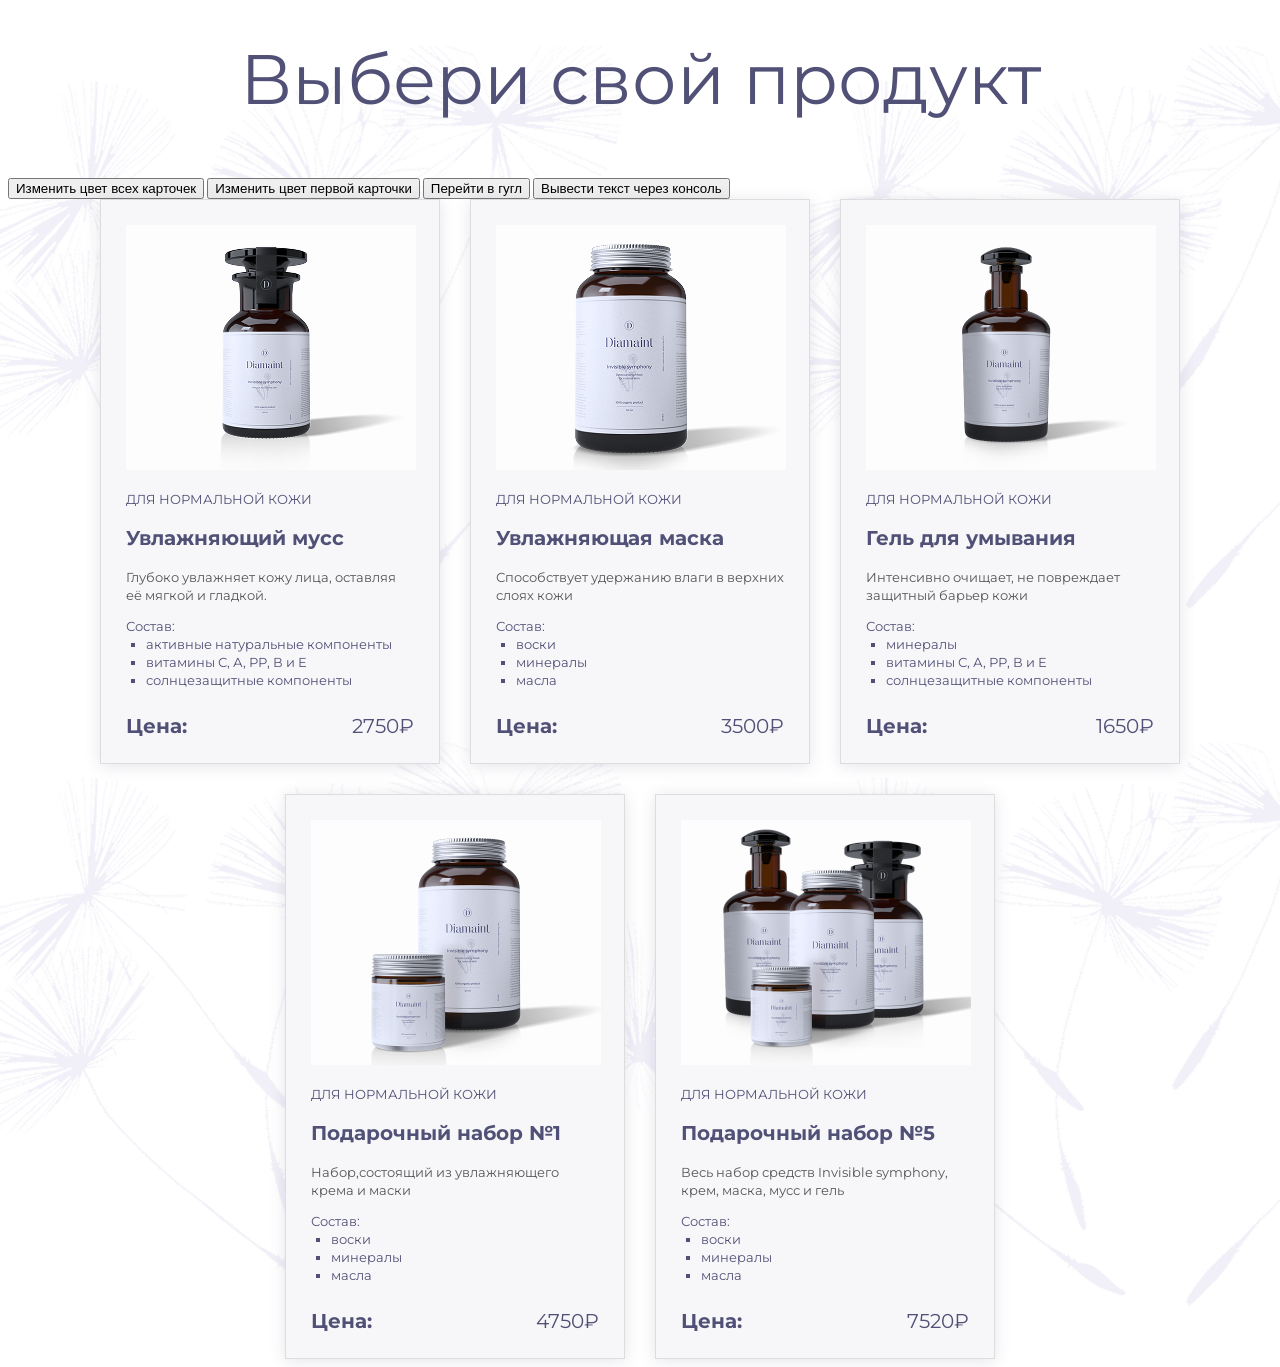
==== index.html @ 4906711b "Закреплены базовые навыки работы  с переменными,задания 1-7." ====
<!doctype html>
<html lang="ru">
  <head>
    <meta charset="UTF-8" />
    <meta name="viewport" content="width=device-width, initial-scale=1.0" />
    <title>Каталог товаров</title>
    <link rel="stylesheet" href="style.css" />
    <link rel="preconnect" href="https://fonts.googleapis.com" />
    <link rel="preconnect" href="https://fonts.gstatic.com" crossorigin />
    <link
      href="https://fonts.googleapis.com/css2?family=Montserrat:ital,wght@0,100..900;1,100..900&display=swap"
      rel="stylesheet"
    />
  </head>

  <body>
    <h1 class="title">Выбери свой продукт</h1>

    <button id="change-all-cards-color-button">
      Изменить цвет всех карточек
    </button>
    <button id="change-first-card-color-button">
      Изменить цвет первой карточки
    </button>
    <button id="open-google-button">Перейти в гугл</button>
    <button id="output-console-log-button">Вывести текст через консоль</button>

    <ul class="product-list">
      <li class="product-card">
        <img
          src="images/photo 1.png"
          alt="Товар Увлажняющий мусс"
          class="product-card__image"
        />
        <span class="product-card__category">Для нормальной кожи</span>
        <h2 class="product-card__title">Увлажняющий мусс</h2>
        <p class="product-card__description">
          Глубоко увлажняет кожу лица, оставляя её мягкой и гладкой.
        </p>
        <span class="product-card__compound">Состав:</span>
        <ul class="product-card__compound-list">
          <li class="product-card__compound-item">
            активные натуральные компоненты
          </li>
          <li class="product-card__compound-item">витамины С, А, РР, В и Е</li>
          <li class="product-card__compound-item">солнцезащитные компоненты</li>
        </ul>

        <div class="product-card__price-block">
          <b>Цена:</b>
          <span class="product-card__price">2750₽</span>
        </div>
      </li>

      <li class="product-card">
        <img
          src="images/photo 2.png"
          alt="Товар Увлажняющая маска"
          class="product-card__image"
        />
        <span class="product-card__category">Для нормальной кожи</span>
        <h2 class="product-card__title">Увлажняющая маска</h2>
        <p class="product-card__description">
          Способствует удержанию влаги в верхних слоях кожи
        </p>
        <span class="product-card__compound">Состав:</span>
        <ul class="product-card__compound-list">
          <li class="product-card__compound-item">воски</li>
          <li class="product-card__compound-item">минералы</li>
          <li class="product-card__compound-item">масла</li>
        </ul>

        <div class="product-card__price-block">
          <b>Цена:</b>
          <span class="product-card__price">3500₽</span>
        </div>
      </li>

      <li class="product-card">
        <img
          src="images/photo 3.png"
          alt="Товар Гель для умывания"
          class="product-card__image"
        />
        <span class="product-card__category">Для нормальной кожи</span>
        <h2 class="product-card__title">Гель для умывания</h2>
        <p class="product-card__description">
          Интенсивно очищает, не повреждает защитный барьер кожи
        </p>
        <span class="product-card__compound">Состав:</span>
        <ul class="product-card__compound-list">
          <li class="product-card__compound-item">минералы</li>
          <li class="product-card__compound-item">витамины С, А, РР, В и Е</li>
          <li class="product-card__compound-item">солнцезащитные компоненты</li>
        </ul>

        <div class="product-card__price-block">
          <b>Цена:</b>
          <span class="product-card__price">1650₽</span>
        </div>
      </li>

      <li class="product-card">
        <img
          src="images/photo 4.png"
          alt="Товар Подарочный набор  №1"
          class="product-card__image"
        />
        <span class="product-card__category">Для нормальной кожи</span>
        <h2 class="product-card__title">Подарочный набор №1</h2>
        <p class="product-card__description">
          Набор,состоящий из увлажняющего крема и маски
        </p>
        <span class="product-card__compound">Состав:</span>
        <ul class="product-card__compound-list">
          <li class="product-card__compound-item">воски</li>
          <li class="product-card__compound-item">минералы</li>
          <li class="product-card__compound-item">масла</li>
        </ul>

        <div class="product-card__price-block">
          <b>Цена:</b>
          <span class="product-card__price">4750₽</span>
        </div>
      </li>

      <li class="product-card">
        <img
          src="images/photo 5.png"
          alt="Товар Подарочный набор  №5"
          class="product-card__image"
        />
        <span class="product-card__category">Для нормальной кожи</span>
        <h2 class="product-card__title">Подарочный набор №5</h2>
        <p class="product-card__description">
          Весь набор средств Invisible symphony, крем, маска, мусс и гель
        </p>
        <span class="product-card__compound">Состав:</span>
        <ul class="product-card__compound-list">
          <li class="product-card__compound-item">воски</li>
          <li class="product-card__compound-item">минералы</li>
          <li class="product-card__compound-item">масла</li>
        </ul>

        <div class="product-card__price-block">
          <b>Цена:</b>
          <span class="product-card__price">7520₽</span>
        </div>
      </li>
    </ul>
    <script src="main.js"></script>
    <script src="homework-7.js"></script>
  </body>
</html>
---- style.css ----
* {
  box-sizing: border-box;
}

body {
  font-family: "Montserrat", sans-serif;
  font-size: 13px;
  line-height: 18px;
  color: #515076;
  background-image: url("./images/bg.png");
  background-repeat: repeat;
}

.title {
  font-size: 70px;
  font-weight: 400;
  line-height: 78px;
  text-align: center;
  margin: 40px 0 60px;
  color: #515076;
}

.product-list {
  display: flex;
  flex-wrap: wrap;
  justify-content: center;
  gap: 30px;
  max-width: 1100px;
  margin: 0 auto;
  list-style: none;
  padding: 0;
}

.product-card__compound-list {
  margin-bottom: 15px;
  text-align: left;
  padding-left: 20px;
}

.product-card__compound-item {
  list-style-type: square;
}

.product-card {
  width: 340px;
  text-align: left;
  background: #f7f7fa;
  padding: 25px;
  border: 1px solid #dddddd;
  box-shadow: 0 2px 15px rgba(81, 80, 118, 0.15);
}

.product-card__image {
  display: block;
  width: 290px;
  height: auto;
  margin: 0 auto 20px;
}

.product-card h2 {
  font-size: 20px;
  line-height: 27px;
  font-weight: 700;
  color: #515076;
}

.product-card p {
  font-size: 13px;
  color: #555555;
}

.product-card b {
  font-weight: 700;
  font-size: 20px;
  line-height: 24px;
  letter-spacing: 0%;
}

.product-card__compound {
  color: #515076;
  font-size: 13px;
  font-weight: 400;
}

.product-card ul {
  margin-bottom: 15px;
  text-align: left;
  padding-left: 20px;
}

.product-card button {
  background-color: #333333;
  color: white;
}

.product-card__price-block {
  display: flex;
  align-items: center;
  justify-content: space-between;
  margin-top: 25px;
  font-size: 20px;
}

.product-card button:hover {
  background-color: #555555;
}

.product-card__category {
  white-space: nowrap;
  display: inline-block;
  text-transform: uppercase;
  font-size: 13px;
}

.product-card__title {
  font-size: 20px;
  line-height: 27px;
  font-weight: 700;
}

.product-card__description {
  font-size: 13px;
  line-height: 18px;
  font-weight: 400;
}
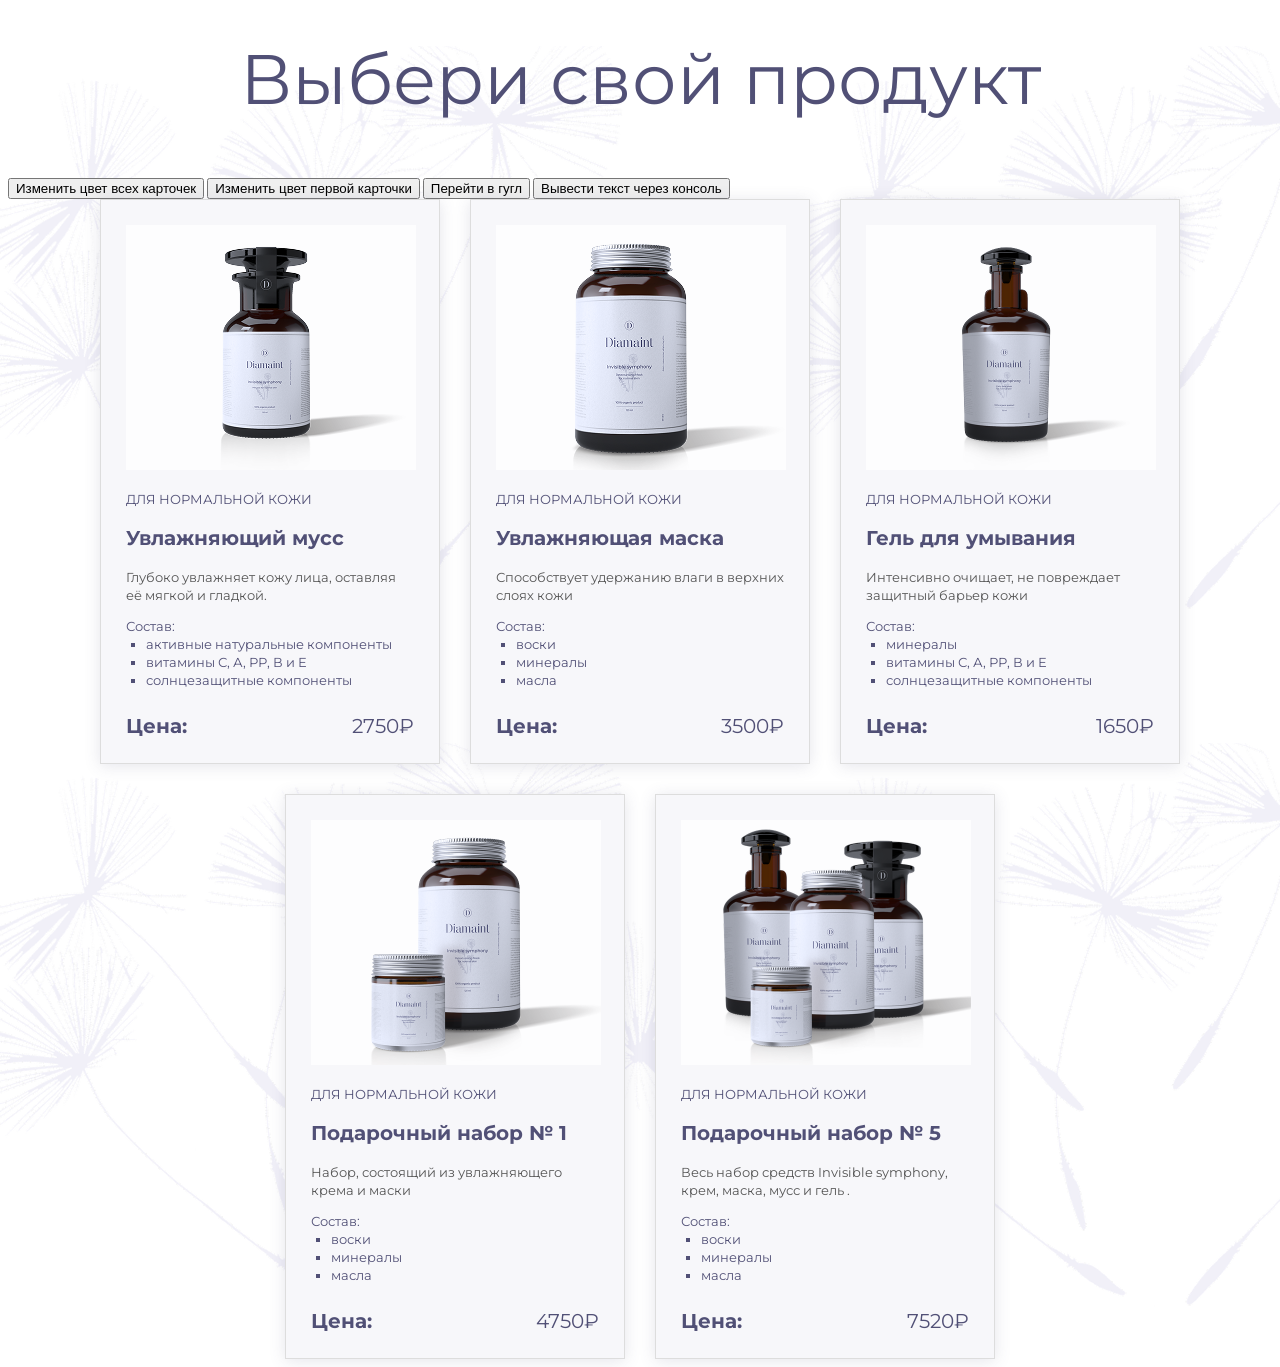
==== commit 379d3686: "дз№10" ====
--- a/index.html
+++ b/index.html
@@ -150,5 +150,8 @@
     </ul>
     <script src="main.js"></script>
     <script src="homework-7.js"></script>
+    <script src="homework-8.js"></script>
+    <script type="module" src="./homework-9.js"></script>
+    <script type="module" src="./homework-10.js"></script>
   </body>
 </html>
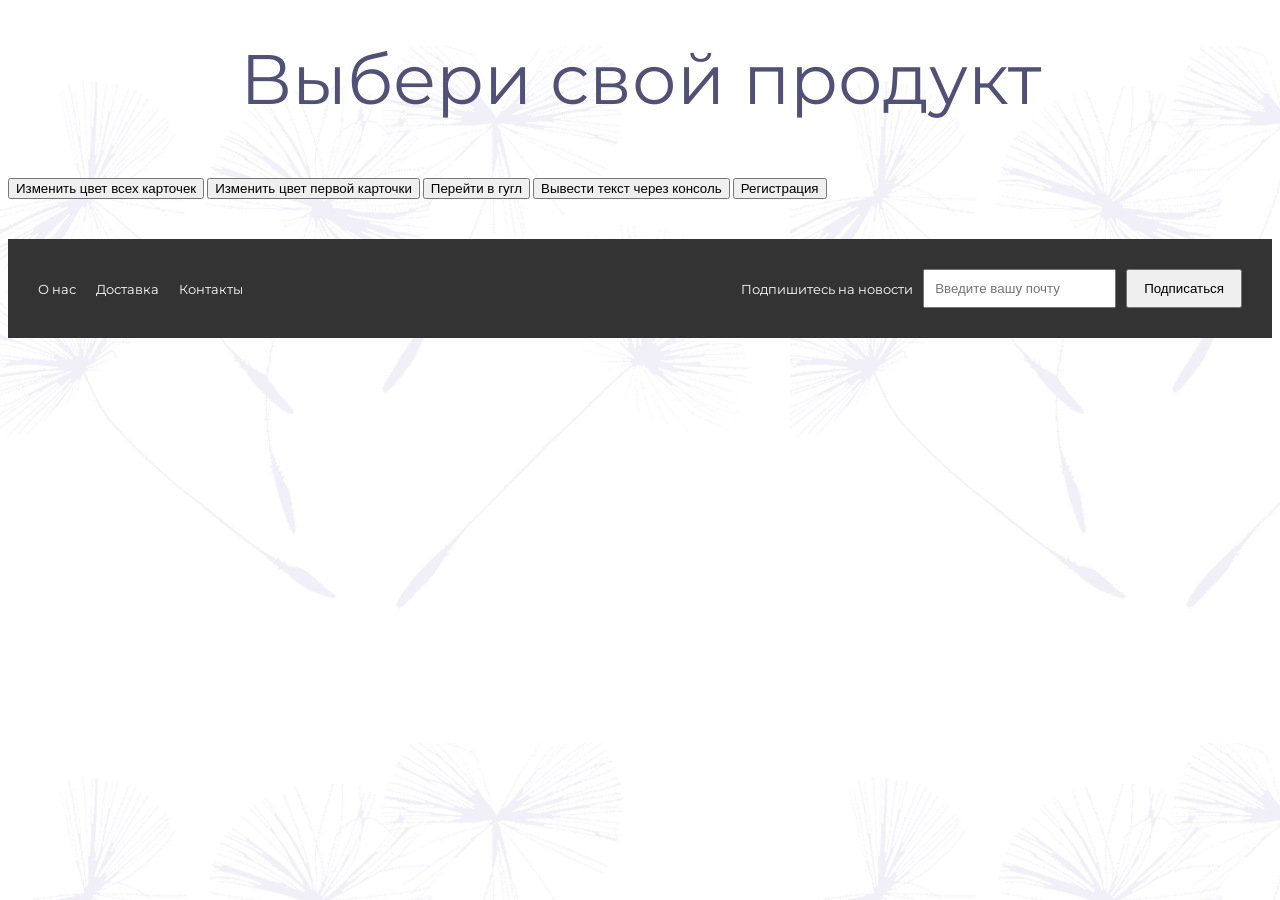
==== commit becb7948: "дз№10 исправления по замечаниям учителя" ====
--- a/index.html
+++ b/index.html
@@ -25,6 +25,8 @@
     <button id="open-google-button">Перейти в гугл</button>
     <button id="output-console-log-button">Вывести текст через консоль</button>
 
+    <button type="button" id="open-registration-modal">Регистрация</button>
+
     <ul class="product-list">
       <li class="product-card">
         <img
@@ -153,5 +155,94 @@
     <script src="homework-8.js"></script>
     <script type="module" src="./homework-9.js"></script>
     <script type="module" src="./homework-10.js"></script>
+
+    <footer class="footer">
+      <nav class="footer__nav">
+        <a href="#">О нас</a>
+        <a href="#">Доставка</a>
+        <a href="#">Контакты</a>
+      </nav>
+
+      <form class="footer__form" id="subscribe-form">
+        <label for="email">Подпишитесь на новости</label>
+        <input
+          type="email"
+          id="email"
+          name="email"
+          placeholder="Введите вашу почту"
+          required
+        />
+        <button type="submit">Подписаться</button>
+      </form>
+    </footer>
+
+    <div class="overlay" id="registration-overlay">
+      <div class="modal" id="registration-modal">
+        <button type="button" class="modal__close" aria-label="Закрыть">
+          &times;
+        </button>
+
+        <h2>Регистрация</h2>
+
+        <form id="registration-form">
+          <label for="first-name">Имя</label>
+          <input
+            type="text"
+            id="first-name"
+            name="firstName"
+            placeholder="Введите имя"
+            required
+            minlength="2"
+          />
+
+          <label for="last-name">Фамилия</label>
+          <input
+            type="text"
+            id="last-name"
+            name="lastName"
+            placeholder="Введите фамилию"
+            required
+            minlength="2"
+          />
+
+          <label for="birth-date">Дата рождения</label>
+          <input type="date" id="birth-date" name="birthDate" required />
+
+          <label for="login">Логин</label>
+          <input
+            type="text"
+            id="login"
+            name="login"
+            placeholder="Придумайте логин"
+            required
+            minlength="3"
+          />
+
+          <label for="password">Пароль</label>
+          <input
+            type="password"
+            id="password"
+            name="password"
+            placeholder="Не менее 8 символов"
+            required
+            minlength="8"
+          />
+
+          <label for="confirm-password">Повторите пароль</label>
+          <input
+            type="password"
+            id="confirm-password"
+            name="confirmPassword"
+            placeholder="Повторите пароль"
+            required
+            minlength="8"
+          />
+
+          <button type="submit">Зарегистрироваться</button>
+        </form>
+      </div>
+    </div>
+
+    <script type="module" src="./homework-11.js"></script>
   </body>
 </html>
--- a/style.css
+++ b/style.css
@@ -123,3 +123,107 @@
   line-height: 18px;
   font-weight: 400;
 }
+
+/* Футер */
+.footer {
+  margin-top: 40px;
+  padding: 30px;
+  background-color: #333;
+  color: white;
+  display: flex;
+  justify-content: space-between;
+  align-items: center;
+  gap: 30px;
+  flex-wrap: wrap;
+}
+
+.footer__nav {
+  display: flex;
+  gap: 20px;
+  flex-wrap: wrap;
+}
+
+.footer__nav a {
+  color: white;
+  text-decoration: none;
+}
+
+.footer__form {
+  display: flex;
+  align-items: center;
+  gap: 10px;
+  flex-wrap: wrap;
+}
+
+.footer__form input {
+  padding: 10px;
+}
+
+.footer__form button {
+  padding: 10px 16px;
+  cursor: pointer;
+}
+
+/* Затемнение фона */
+.overlay {
+  display: none;
+  position: fixed;
+  inset: 0;
+  background-color: rgba(0, 0, 0, 0.5);
+  z-index: 1000;
+  justify-content: center;
+  align-items: center;
+}
+
+/* Окно регистрации */
+.modal {
+  display: none;
+  position: relative;
+  width: 90%;
+  max-width: 420px;
+  max-height: 90vh;
+  overflow-y: auto;
+  box-sizing: border-box;
+  padding: 30px;
+  background-color: white;
+  border-radius: 12px;
+}
+
+/* Показать окно */
+.modal-showed {
+  display: block;
+}
+
+.overlay.modal-showed {
+  display: flex;
+}
+
+/* Крестик */
+.modal__close {
+  position: absolute;
+  top: 10px;
+  right: 10px;
+  font-size: 24px;
+  border: none;
+  background: transparent;
+  cursor: pointer;
+}
+
+/* Поля регистрации */
+#registration-form {
+  display: flex;
+  flex-direction: column;
+  gap: 10px;
+}
+
+#registration-form input {
+  box-sizing: border-box;
+  width: 100%;
+  padding: 10px;
+}
+
+#registration-form button[type="submit"] {
+  margin-top: 10px;
+  padding: 12px;
+  cursor: pointer;
+}
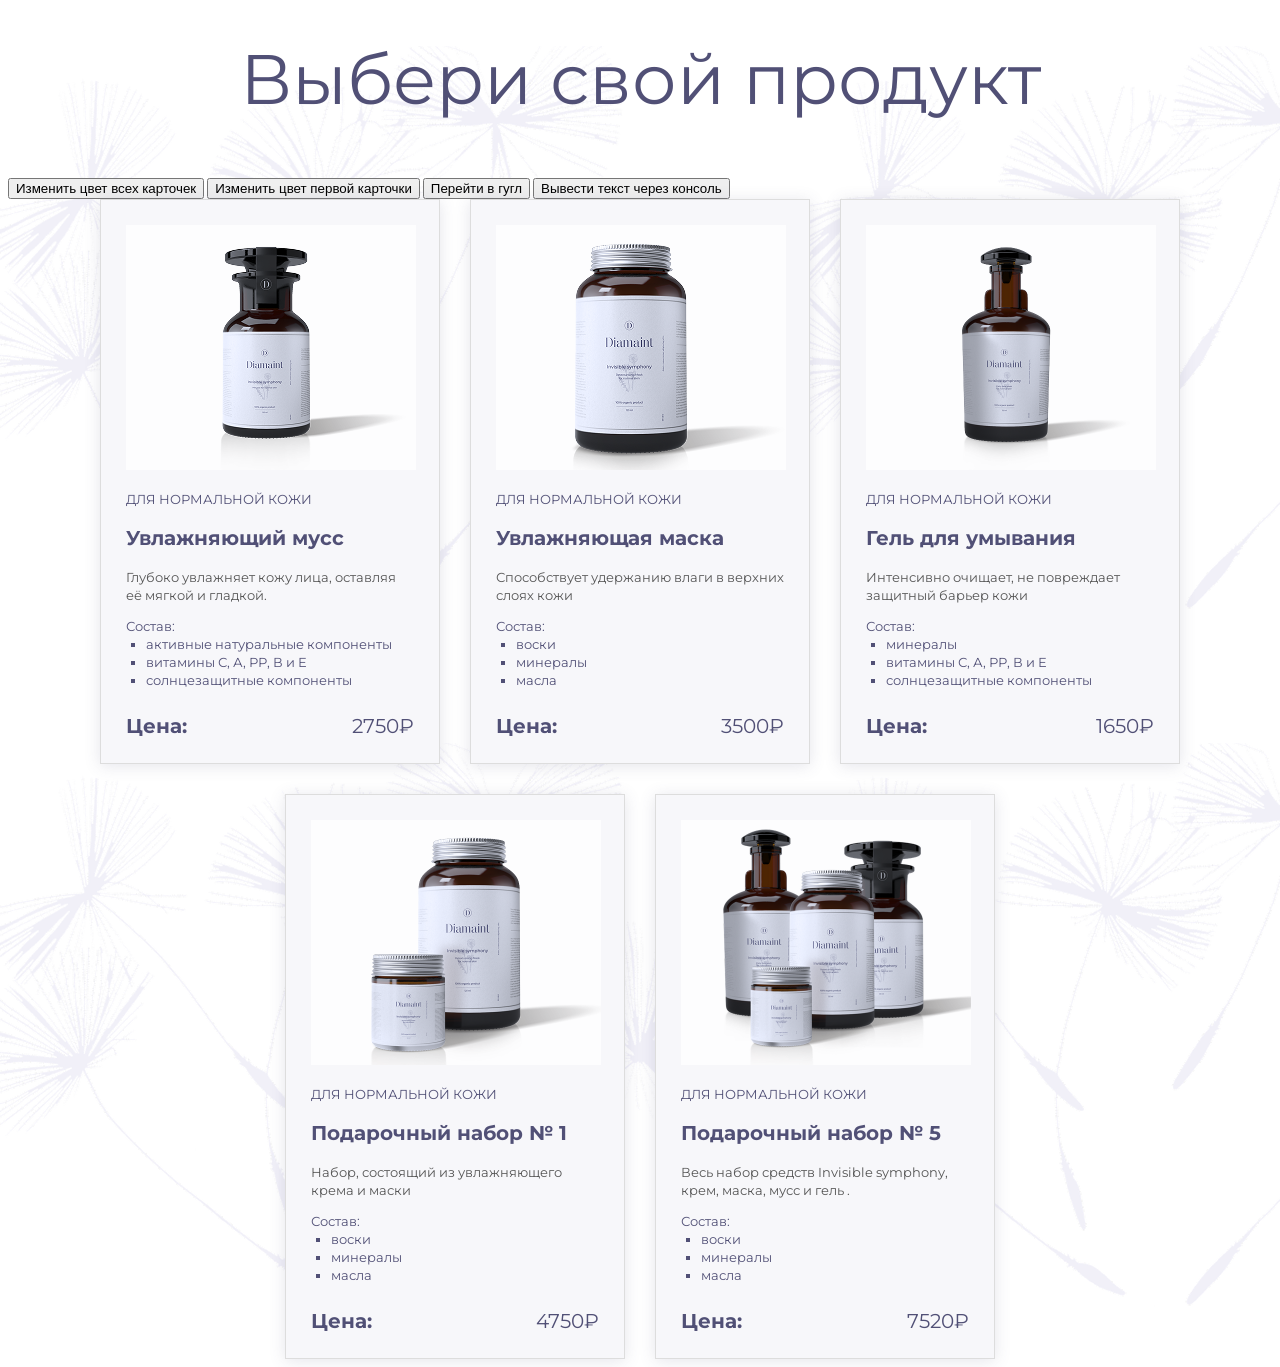
==== commit 8bc1ee1a: "Merge pull request #10 from hamida50/feature/10-homework (Homework#10)card template, method reduce()" ====
--- a/index.html
+++ b/index.html
@@ -24,8 +24,6 @@
     </button>
     <button id="open-google-button">Перейти в гугл</button>
     <button id="output-console-log-button">Вывести текст через консоль</button>
-
-    <button type="button" id="open-registration-modal">Регистрация</button>
 
     <ul class="product-list">
       <li class="product-card">
@@ -155,94 +153,5 @@
     <script src="homework-8.js"></script>
     <script type="module" src="./homework-9.js"></script>
     <script type="module" src="./homework-10.js"></script>
-
-    <footer class="footer">
-      <nav class="footer__nav">
-        <a href="#">О нас</a>
-        <a href="#">Доставка</a>
-        <a href="#">Контакты</a>
-      </nav>
-
-      <form class="footer__form" id="subscribe-form">
-        <label for="email">Подпишитесь на новости</label>
-        <input
-          type="email"
-          id="email"
-          name="email"
-          placeholder="Введите вашу почту"
-          required
-        />
-        <button type="submit">Подписаться</button>
-      </form>
-    </footer>
-
-    <div class="overlay" id="registration-overlay">
-      <div class="modal" id="registration-modal">
-        <button type="button" class="modal__close" aria-label="Закрыть">
-          &times;
-        </button>
-
-        <h2>Регистрация</h2>
-
-        <form id="registration-form">
-          <label for="first-name">Имя</label>
-          <input
-            type="text"
-            id="first-name"
-            name="firstName"
-            placeholder="Введите имя"
-            required
-            minlength="2"
-          />
-
-          <label for="last-name">Фамилия</label>
-          <input
-            type="text"
-            id="last-name"
-            name="lastName"
-            placeholder="Введите фамилию"
-            required
-            minlength="2"
-          />
-
-          <label for="birth-date">Дата рождения</label>
-          <input type="date" id="birth-date" name="birthDate" required />
-
-          <label for="login">Логин</label>
-          <input
-            type="text"
-            id="login"
-            name="login"
-            placeholder="Придумайте логин"
-            required
-            minlength="3"
-          />
-
-          <label for="password">Пароль</label>
-          <input
-            type="password"
-            id="password"
-            name="password"
-            placeholder="Не менее 8 символов"
-            required
-            minlength="8"
-          />
-
-          <label for="confirm-password">Повторите пароль</label>
-          <input
-            type="password"
-            id="confirm-password"
-            name="confirmPassword"
-            placeholder="Повторите пароль"
-            required
-            minlength="8"
-          />
-
-          <button type="submit">Зарегистрироваться</button>
-        </form>
-      </div>
-    </div>
-
-    <script type="module" src="./homework-11.js"></script>
   </body>
 </html>
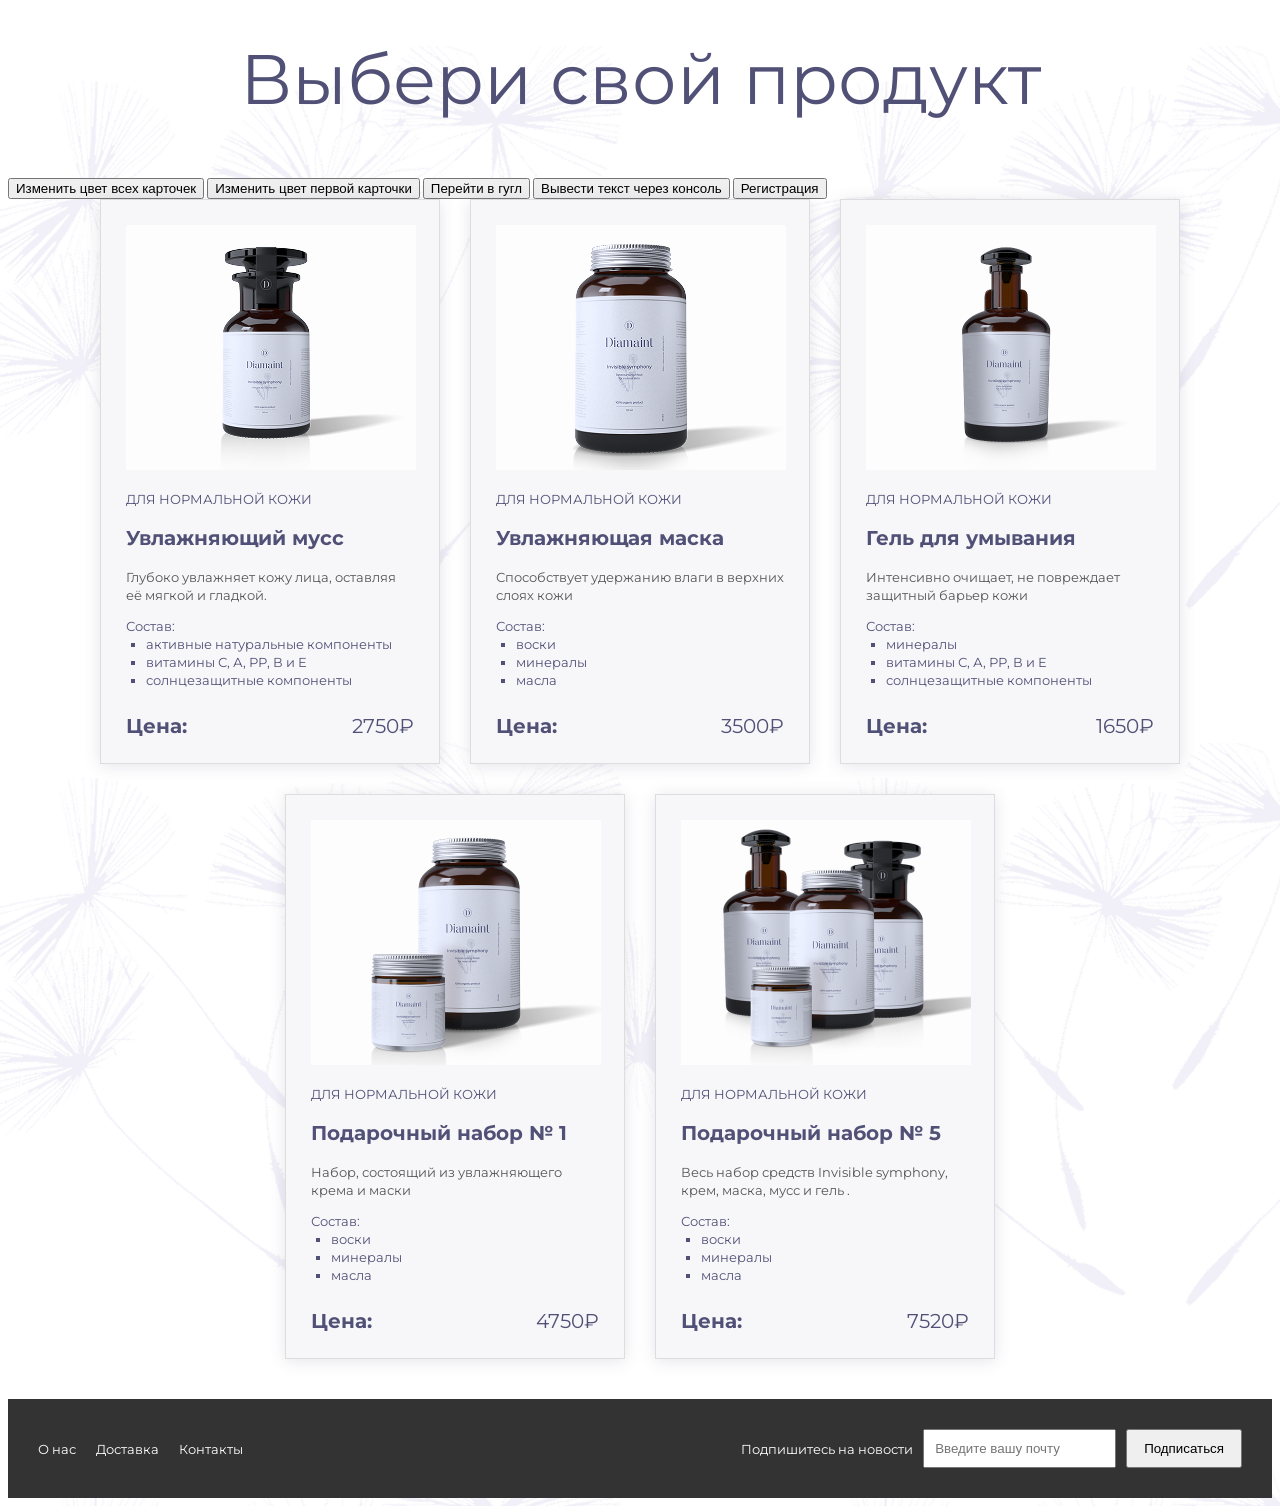
==== commit 0caabf22: "дз№11" ====
--- a/index.html
+++ b/index.html
@@ -25,6 +25,8 @@
     <button id="open-google-button">Перейти в гугл</button>
     <button id="output-console-log-button">Вывести текст через консоль</button>
 
+    <button type="button" id="open-registration-modal">Регистрация</button>
+
     <ul class="product-list">
       <li class="product-card">
         <img
@@ -153,5 +155,94 @@
     <script src="homework-8.js"></script>
     <script type="module" src="./homework-9.js"></script>
     <script type="module" src="./homework-10.js"></script>
+
+    <footer class="footer">
+      <nav class="footer__nav">
+        <a href="#">О нас</a>
+        <a href="#">Доставка</a>
+        <a href="#">Контакты</a>
+      </nav>
+
+      <form class="footer__form" id="subscribe-form">
+        <label for="email">Подпишитесь на новости</label>
+        <input
+          type="email"
+          id="email"
+          name="email"
+          placeholder="Введите вашу почту"
+          required
+        />
+        <button type="submit">Подписаться</button>
+      </form>
+    </footer>
+
+    <div class="overlay" id="registration-overlay">
+      <div class="modal" id="registration-modal">
+        <button type="button" class="modal__close" aria-label="Закрыть">
+          &times;
+        </button>
+
+        <h2>Регистрация</h2>
+
+        <form id="registration-form" novalidate>
+          <label for="first-name">Имя</label>
+          <input
+            type="text"
+            id="first-name"
+            name="firstName"
+            placeholder="Введите имя"
+            required
+            minlength="2"
+          />
+
+          <label for="last-name">Фамилия</label>
+          <input
+            type="text"
+            id="last-name"
+            name="lastName"
+            placeholder="Введите фамилию"
+            required
+            minlength="2"
+          />
+
+          <label for="birth-date">Дата рождения</label>
+          <input type="date" id="birth-date" name="birthDate" required />
+
+          <label for="login">Логин</label>
+          <input
+            type="text"
+            id="login"
+            name="login"
+            placeholder="Придумайте логин"
+            required
+            minlength="3"
+          />
+
+          <label for="password">Пароль</label>
+          <input
+            type="password"
+            id="password"
+            name="password"
+            placeholder="Не менее 8 символов"
+            required
+            minlength="8"
+          />
+
+          <label for="confirm-password">Повторите пароль</label>
+          <input
+            type="password"
+            id="confirm-password"
+            name="confirmPassword"
+            placeholder="Повторите пароль"
+            required
+            minlength="8"
+          />
+
+          <button type="submit">Зарегистрироваться</button>
+        </form>
+      </div>
+    </div>
+
+    <script type="module" src="./homework-11.js"></script>
   </body>
 </html>
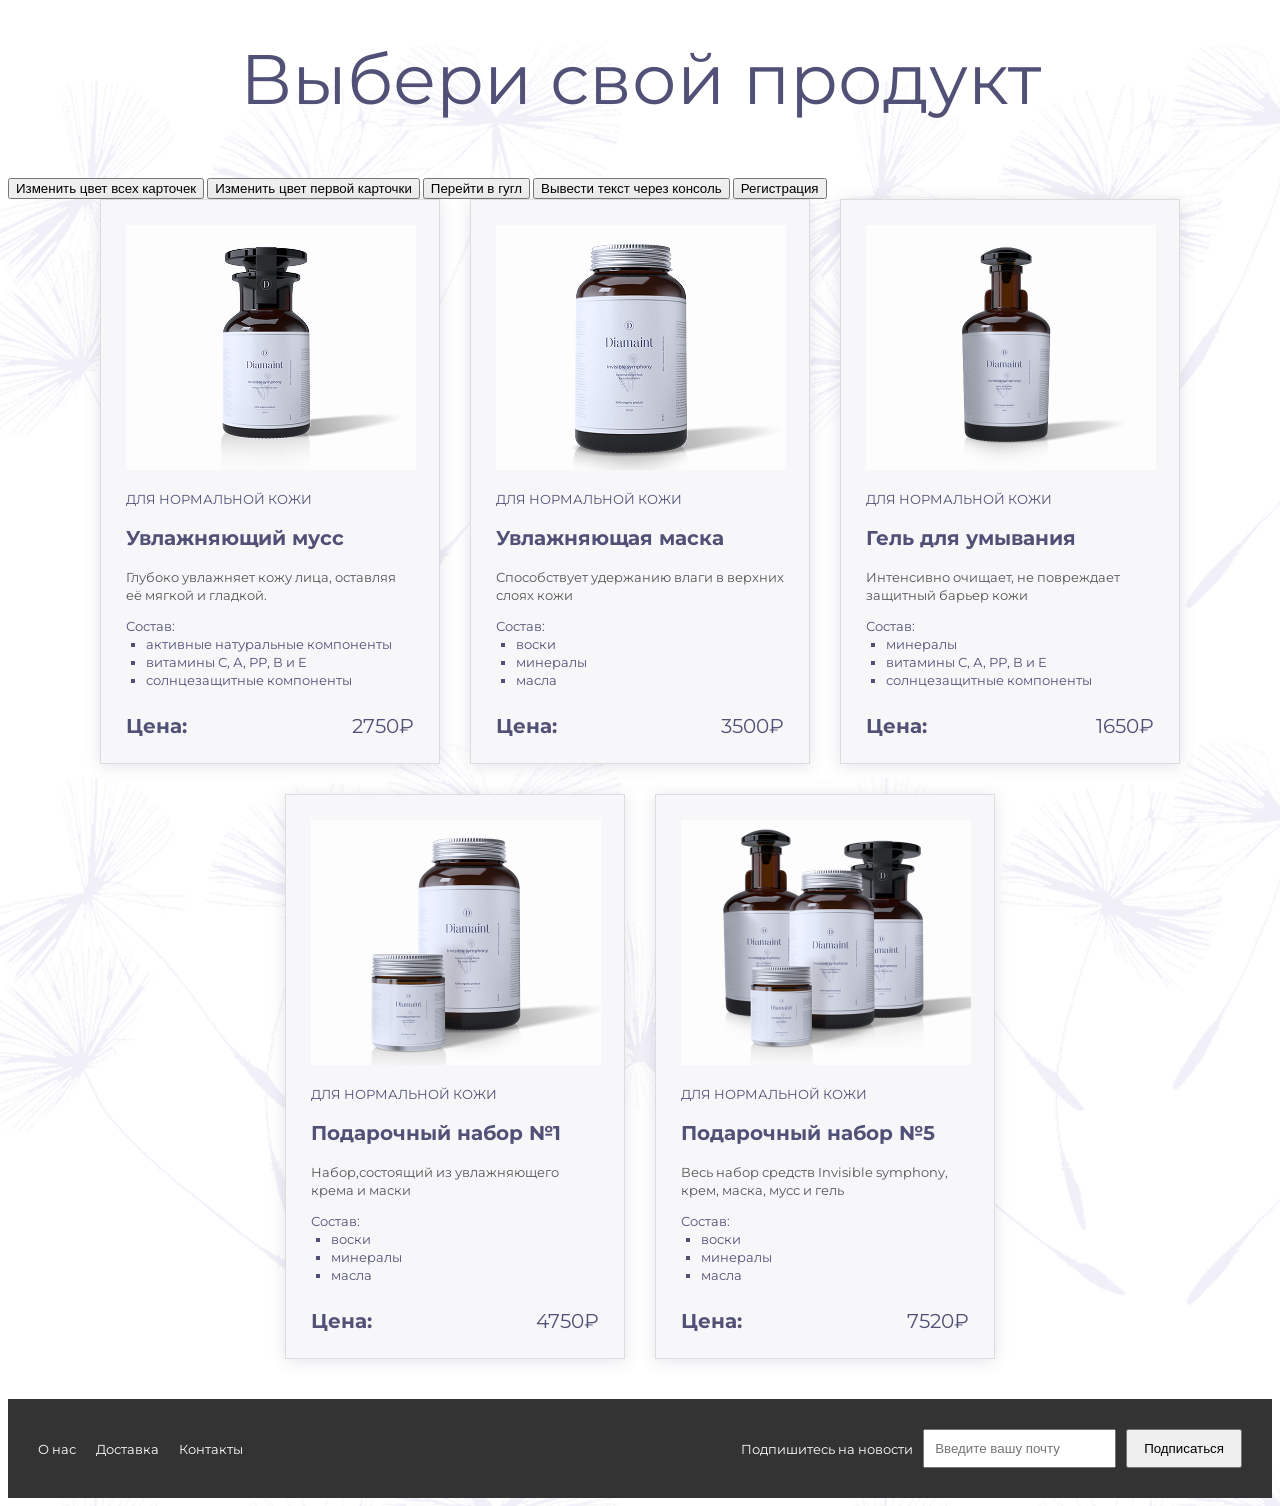
==== commit bfc19155: "дз№12" ====
--- a/index.html
+++ b/index.html
@@ -150,11 +150,6 @@
         </div>
       </li>
     </ul>
-    <script src="main.js"></script>
-    <script src="homework-7.js"></script>
-    <script src="homework-8.js"></script>
-    <script type="module" src="./homework-9.js"></script>
-    <script type="module" src="./homework-10.js"></script>
 
     <footer class="footer">
       <nav class="footer__nav">
@@ -243,6 +238,6 @@
       </div>
     </div>
 
-    <script type="module" src="./homework-11.js"></script>
+    <script type="module" src="./main.js"></script>
   </body>
 </html>
